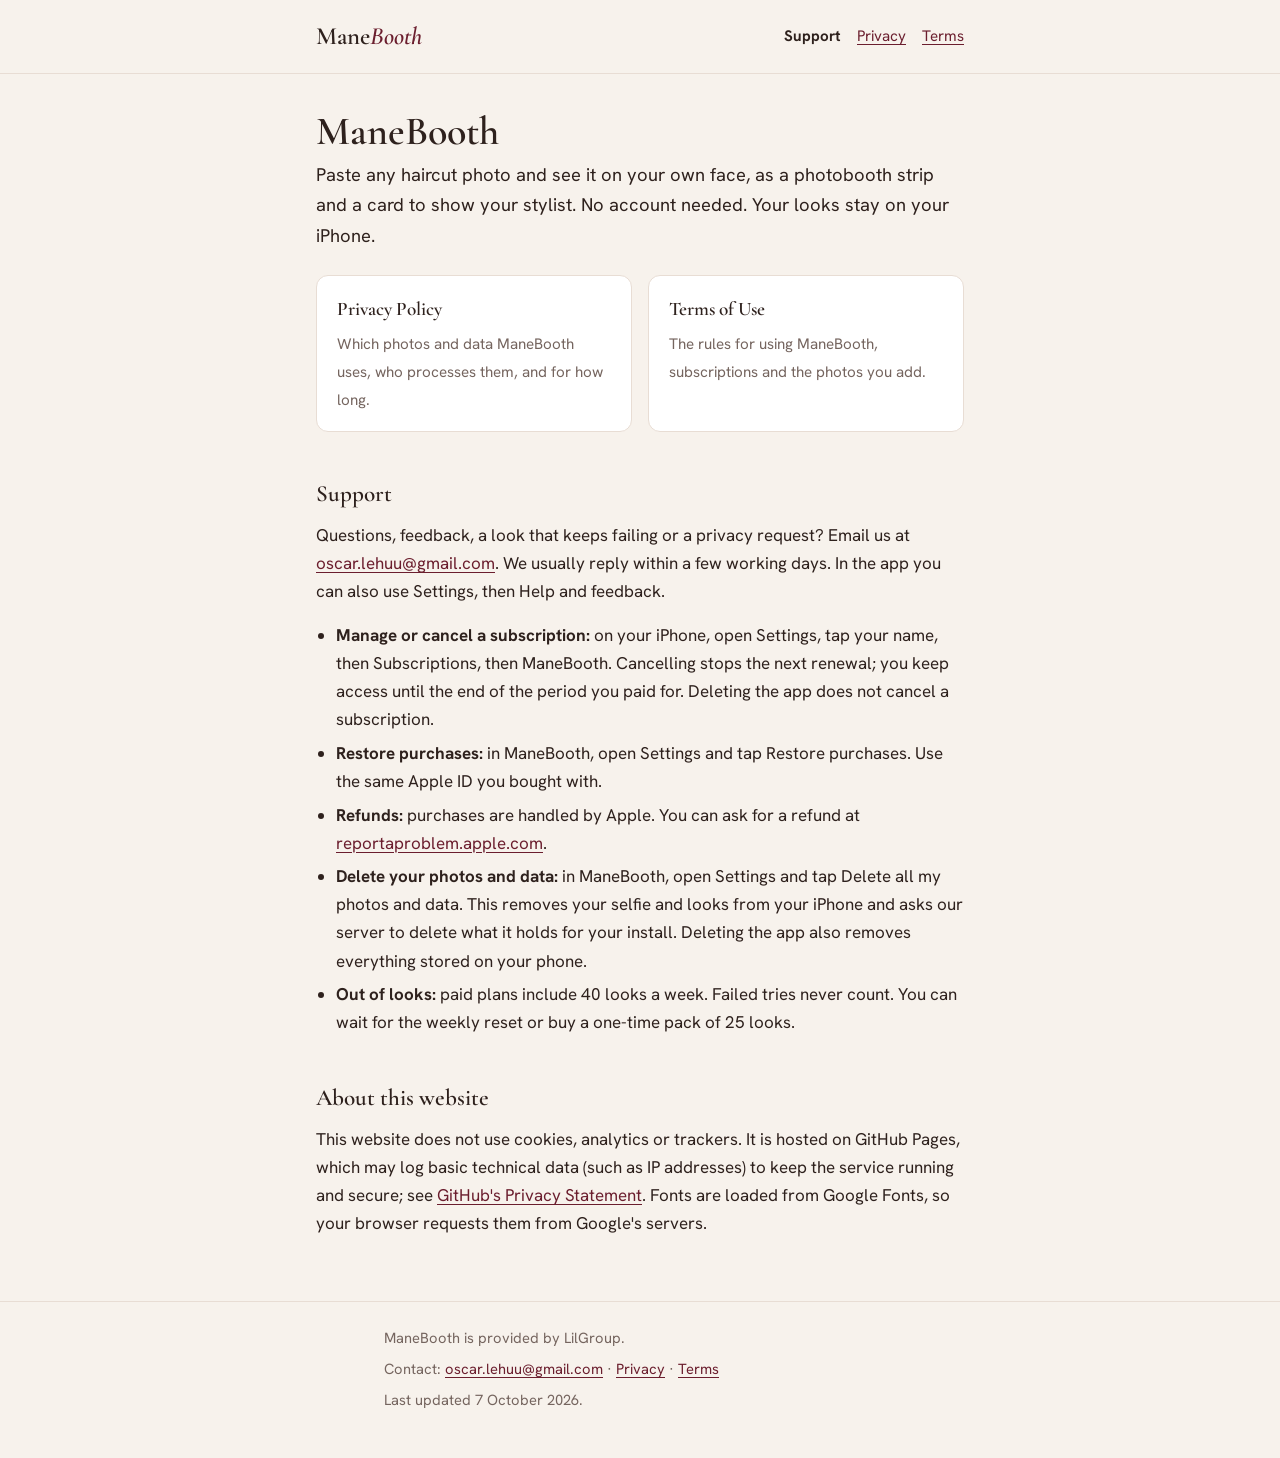
==== index.html @ 9e3c53f3 "feat: add ManeBooth support, privacy and terms pages" ====
<!DOCTYPE html>
<html lang="en">
<head>
  <meta charset="utf-8">
  <meta name="viewport" content="width=device-width, initial-scale=1">
  <title>ManeBooth – Support</title>
  <meta name="description" content="Support, Privacy Policy and Terms of Use for the ManeBooth iOS app.">
  <link rel="preconnect" href="https://fonts.googleapis.com">
  <link rel="preconnect" href="https://fonts.gstatic.com" crossorigin>
  <link href="https://fonts.googleapis.com/css2?family=Cormorant+Garamond:ital,wght@0,600;1,600&family=Hanken+Grotesk:wght@400;700&display=swap" rel="stylesheet">
  <link rel="stylesheet" href="style.css">
</head>
<body>
  <a class="skip-link" href="#main">Skip to content</a>

  <header class="site-header">
    <div class="wrap">
      <a class="brand" href="index.html">Mane<span>Booth</span></a>
      <nav class="site-nav" aria-label="Legal pages">
        <a href="index.html" aria-current="page">Support</a>
        <a href="privacy.html">Privacy</a>
        <a href="terms.html">Terms</a>
      </nav>
    </div>
  </header>

  <main id="main">
    <div class="wrap">
      <h1>ManeBooth</h1>
      <p class="lead">Paste any haircut photo and see it on your own face, as a photobooth strip and a card to show your stylist. No account needed. Your looks stay on your iPhone.</p>

      <div class="cards">
        <a class="card" href="privacy.html">
          <strong>Privacy Policy</strong>
          <span>Which photos and data ManeBooth uses, who processes them, and for how long.</span>
        </a>
        <a class="card" href="terms.html">
          <strong>Terms of Use</strong>
          <span>The rules for using ManeBooth, subscriptions and the photos you add.</span>
        </a>
      </div>

      <h2 id="support">Support</h2>
      <p>Questions, feedback, a look that keeps failing or a privacy request? Email us at <a href="mailto:oscar.lehuu@gmail.com">oscar.lehuu@gmail.com</a>. We usually reply within a few working days. In the app you can also use Settings, then Help and feedback.</p>
      <ul>
        <li><strong>Manage or cancel a subscription:</strong> on your iPhone, open Settings, tap your name, then Subscriptions, then ManeBooth. Cancelling stops the next renewal; you keep access until the end of the period you paid for. Deleting the app does not cancel a subscription.</li>
        <li><strong>Restore purchases:</strong> in ManeBooth, open Settings and tap Restore purchases. Use the same Apple ID you bought with.</li>
        <li><strong>Refunds:</strong> purchases are handled by Apple. You can ask for a refund at <a href="https://reportaproblem.apple.com">reportaproblem.apple.com</a>.</li>
        <li><strong>Delete your photos and data:</strong> in ManeBooth, open Settings and tap Delete all my photos and data. This removes your selfie and looks from your iPhone and asks our server to delete what it holds for your install. Deleting the app also removes everything stored on your phone.</li>
        <li><strong>Out of looks:</strong> paid plans include 40 looks a week. Failed tries never count. You can wait for the weekly reset or buy a one-time pack of 25 looks.</li>
      </ul>

      <h2 id="about-site">About this website</h2>
      <p>This website does not use cookies, analytics or trackers. It is hosted on GitHub Pages, which may log basic technical data (such as IP addresses) to keep the service running and secure; see <a href="https://docs.github.com/en/site-policy/privacy-policies/github-general-privacy-statement">GitHub's Privacy Statement</a>. Fonts are loaded from Google Fonts, so your browser requests them from Google's servers.</p>
    </div>
  </main>

  <footer class="site-footer">
    <div class="wrap">
      <p>ManeBooth is provided by LilGroup.</p>
      <p>Contact: <a href="mailto:oscar.lehuu@gmail.com">oscar.lehuu@gmail.com</a> · <a href="privacy.html">Privacy</a> · <a href="terms.html">Terms</a></p>
      <p>Last updated <time datetime="2026-10-07">7 October 2026</time>.</p>
    </div>
  </footer>
</body>
</html>
---- style.css ----
/* ManeBooth legal pages: shared styles. Salon Mirror palette, plain and readable. */

:root {
  --bg: #F7F2EC;
  --surface: #FFFFFF;
  --text: #2E211D;
  --muted: #75655F;
  --border: #E8DDD4;
  --accent: #6B1E2E;
  --accent-soft: #F3E3DF;
  --link: #6B1E2E;
  --link-hover: #4E1421;
  --font-heading: "Cormorant Garamond", Georgia, "Times New Roman", serif;
  --font-body: "Hanken Grotesk", -apple-system, BlinkMacSystemFont, "Segoe UI", Roboto, Helvetica, Arial, sans-serif;
  color-scheme: light dark;
}

@media (prefers-color-scheme: dark) {
  :root {
    --bg: #22171A;
    --surface: #33262A;
    --text: #F7F2EC;
    --muted: #BCAAA3;
    --border: #4A3A3E;
    --accent: #E8C9C1;
    --accent-soft: #3A2A2E;
    /* Blush links keep readable contrast on the dark burgundy background. */
    --link: #E8C9C1;
    --link-hover: #F7E4DF;
  }
}

*,
*::before,
*::after {
  box-sizing: border-box;
}

html {
  -webkit-text-size-adjust: 100%;
  scroll-behavior: smooth;
}

@media (prefers-reduced-motion: reduce) {
  html { scroll-behavior: auto; }
}

body {
  margin: 0;
  background: var(--bg);
  color: var(--text);
  font-family: var(--font-body);
  font-size: 1.0625rem;
  line-height: 1.65;
  overflow-wrap: break-word;
}

.skip-link {
  position: absolute;
  left: -999px;
  top: 0;
  padding: 0.5rem 1rem;
  background: var(--accent);
  color: var(--bg);
  z-index: 10;
}

.skip-link:focus {
  left: 16px;
}

.wrap {
  max-width: 68ch;
  margin: 0 auto;
  padding: 0 16px;
}

/* Header and navigation */
.site-header {
  border-bottom: 1px solid var(--border);
  padding: 1rem 0;
}

.site-header .wrap {
  display: flex;
  flex-wrap: wrap;
  align-items: center;
  justify-content: space-between;
  gap: 0.5rem 1.25rem;
}

.brand {
  font-family: var(--font-heading);
  font-weight: 600;
  font-size: 1.55rem;
  color: var(--text);
  text-decoration: none;
}

.brand span {
  color: var(--accent);
  font-style: italic;
}

.site-nav {
  display: flex;
  flex-wrap: wrap;
  gap: 0.25rem 1rem;
  font-size: 0.95rem;
}

.site-nav a[aria-current="page"] {
  color: var(--text);
  font-weight: 700;
  text-decoration: none;
}

main {
  padding: 2rem 0 3rem;
}

/* Typography */
h1,
h2,
h3 {
  font-family: var(--font-heading);
  font-weight: 600;
  line-height: 1.25;
  color: var(--text);
}

h1 {
  font-size: clamp(1.9rem, 5vw, 2.5rem);
  margin: 0 0 0.25rem;
}

h2 {
  font-size: 1.45rem;
  margin: 2.5rem 0 0.75rem;
  padding-top: 0.5rem;
  scroll-margin-top: 1rem;
}

h3 {
  font-size: 1.15rem;
  margin: 1.5rem 0 0.5rem;
  scroll-margin-top: 1rem;
}

p,
ul,
ol {
  margin: 0 0 1rem;
}

ul,
ol {
  padding-left: 1.25rem;
}

li {
  margin-bottom: 0.35rem;
}

a {
  color: var(--link);
  text-underline-offset: 0.18em;
}

a:hover {
  color: var(--link-hover);
}

a:focus-visible {
  outline: 2px solid var(--accent);
  outline-offset: 2px;
  border-radius: 2px;
}

strong {
  font-weight: 700;
}

.updated {
  color: var(--muted);
  font-size: 0.95rem;
  margin-bottom: 1.5rem;
}

.lead {
  font-size: 1.15rem;
}

/* Plain-language summary box */
.summary {
  background: var(--accent-soft);
  border-left: 4px solid var(--accent);
  border-radius: 10px;
  padding: 1.1rem 1.25rem 0.35rem;
  margin: 1.5rem 0 2rem;
}

.summary h2 {
  margin: 0 0 0.5rem;
  padding: 0;
  font-size: 1.2rem;
}

/* Table of contents */
.toc {
  background: var(--surface);
  border: 1px solid var(--border);
  border-radius: 10px;
  padding: 1rem 1.25rem 0.5rem;
  margin-bottom: 2rem;
}

.toc h2 {
  margin: 0 0 0.5rem;
  padding: 0;
  font-size: 1.05rem;
  font-family: var(--font-body);
  font-weight: 700;
}

.toc ol {
  margin: 0 0 0.5rem;
  padding-left: 1.4rem;
}

.toc li {
  margin-bottom: 0.2rem;
}

/* Tables (e.g. subscription prices) */
.table-scroll {
  overflow-x: auto;
  margin: 0 0 1rem;
}

table {
  border-collapse: collapse;
  width: 100%;
  font-size: 0.97rem;
}

th,
td {
  text-align: left;
  padding: 0.5rem 0.6rem;
  border-bottom: 1px solid var(--border);
  vertical-align: top;
}

th {
  font-weight: 700;
}

/* Lawyer review markers */
.verify {
  font-size: 0.8em;
  font-weight: 700;
  color: var(--link);
}

/* Landing page cards */
.cards {
  display: grid;
  gap: 1rem;
  grid-template-columns: repeat(auto-fit, minmax(220px, 1fr));
  margin: 1.5rem 0 2rem;
}

.card {
  display: block;
  background: var(--surface);
  border: 1px solid var(--border);
  border-radius: 12px;
  padding: 1.1rem 1.25rem;
  color: var(--text);
  text-decoration: none;
}

.card:hover {
  border-color: var(--accent);
  color: var(--text);
}

.card strong {
  display: block;
  font-family: var(--font-heading);
  font-size: 1.2rem;
  font-weight: 600;
  margin-bottom: 0.25rem;
}

.card span {
  color: var(--muted);
  font-size: 0.95rem;
}

.back-to-top {
  font-size: 0.9rem;
}

/* Footer */
.site-footer {
  border-top: 1px solid var(--border);
  padding: 1.5rem 0 2.5rem;
  color: var(--muted);
  font-size: 0.92rem;
}

.site-footer p {
  margin: 0 0 0.4rem;
}
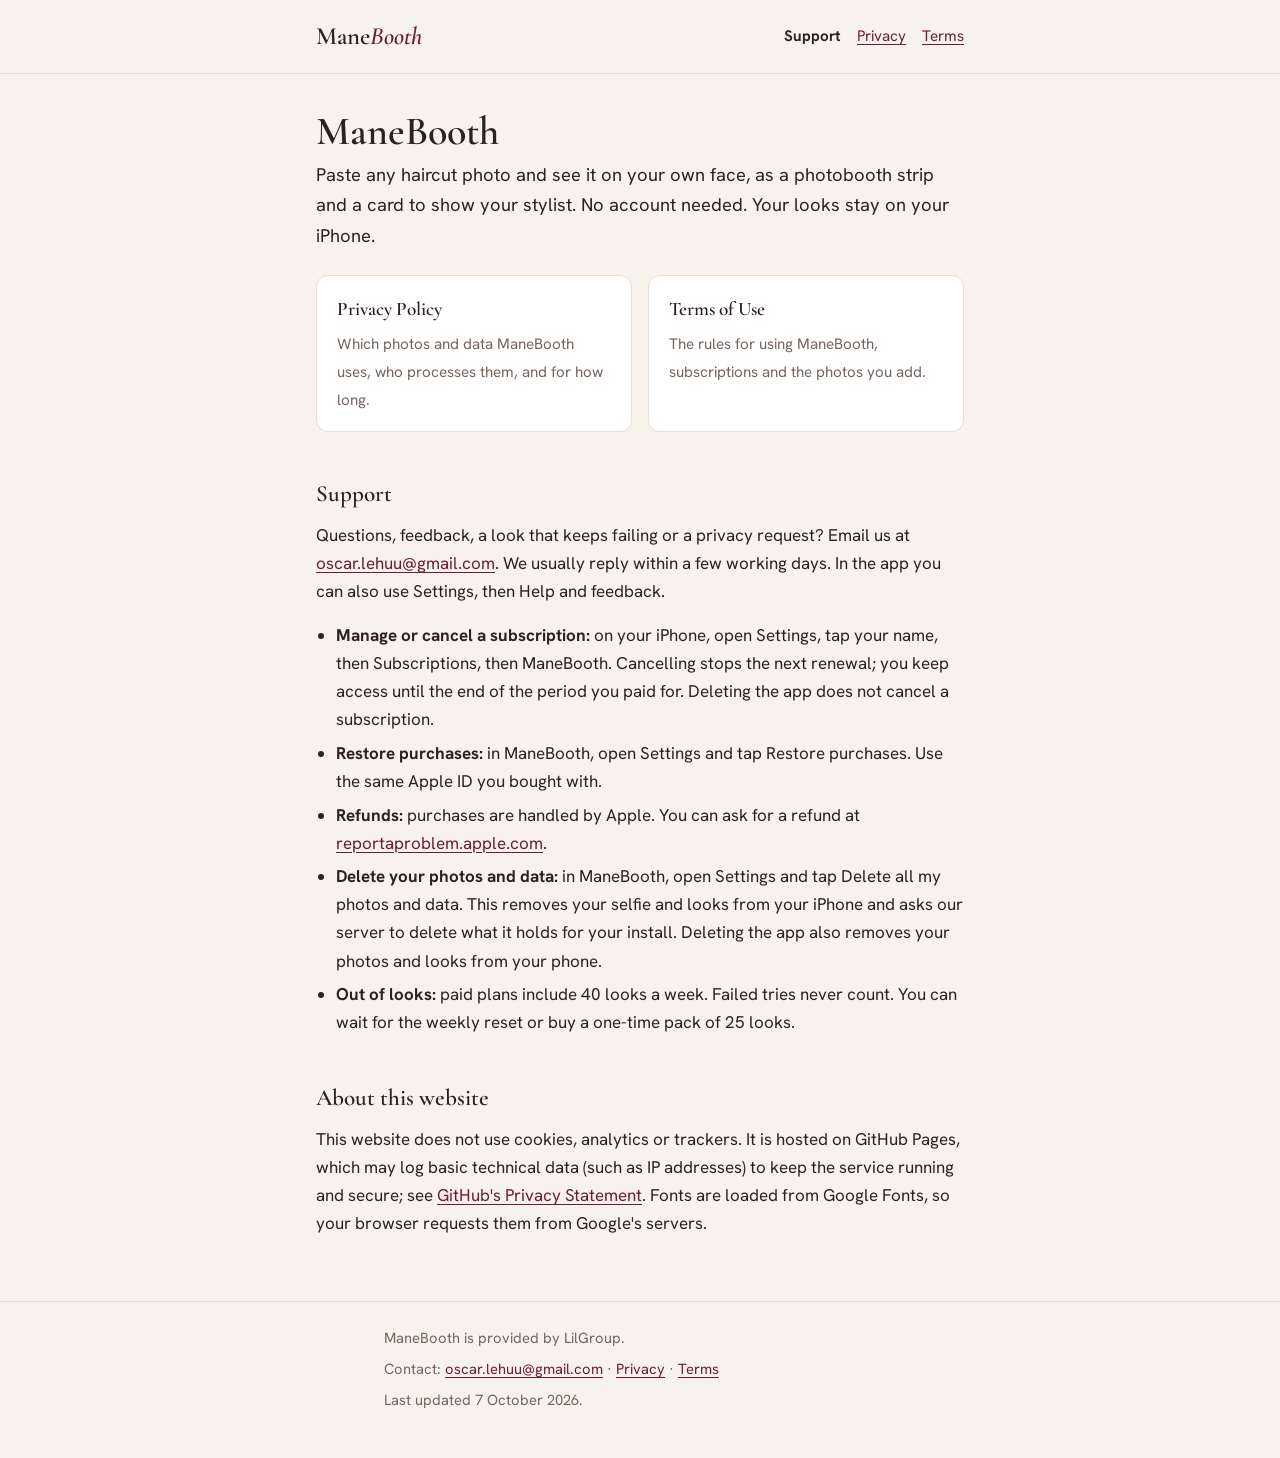
==== commit d6e7ab90: "docs: clarify the install id stays in the Keychain after deleting the app" ====
--- a/index.html
+++ b/index.html
@@ -46,7 +46,7 @@
         <li><strong>Manage or cancel a subscription:</strong> on your iPhone, open Settings, tap your name, then Subscriptions, then ManeBooth. Cancelling stops the next renewal; you keep access until the end of the period you paid for. Deleting the app does not cancel a subscription.</li>
         <li><strong>Restore purchases:</strong> in ManeBooth, open Settings and tap Restore purchases. Use the same Apple ID you bought with.</li>
         <li><strong>Refunds:</strong> purchases are handled by Apple. You can ask for a refund at <a href="https://reportaproblem.apple.com">reportaproblem.apple.com</a>.</li>
-        <li><strong>Delete your photos and data:</strong> in ManeBooth, open Settings and tap Delete all my photos and data. This removes your selfie and looks from your iPhone and asks our server to delete what it holds for your install. Deleting the app also removes everything stored on your phone.</li>
+        <li><strong>Delete your photos and data:</strong> in ManeBooth, open Settings and tap Delete all my photos and data. This removes your selfie and looks from your iPhone and asks our server to delete what it holds for your install. Deleting the app also removes your photos and looks from your phone.</li>
         <li><strong>Out of looks:</strong> paid plans include 40 looks a week. Failed tries never count. You can wait for the weekly reset or buy a one-time pack of 25 looks.</li>
       </ul>
 
